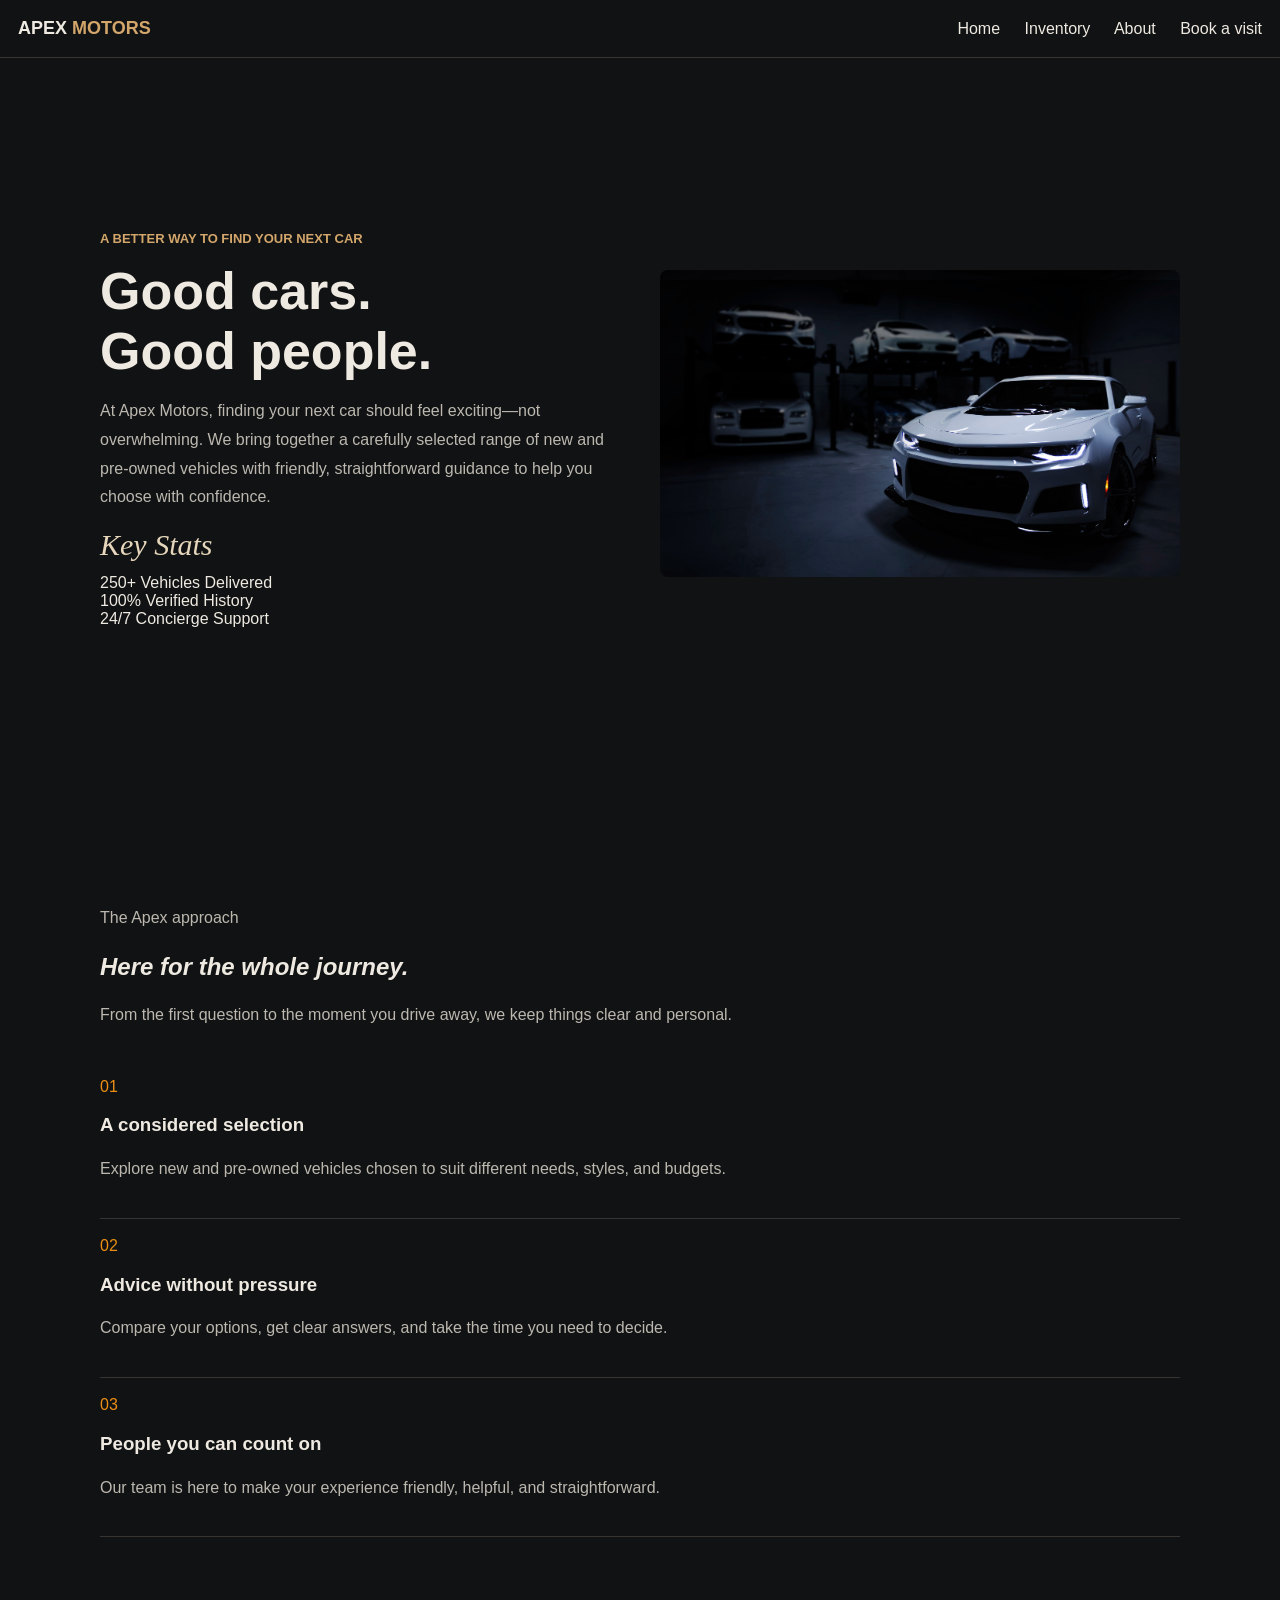
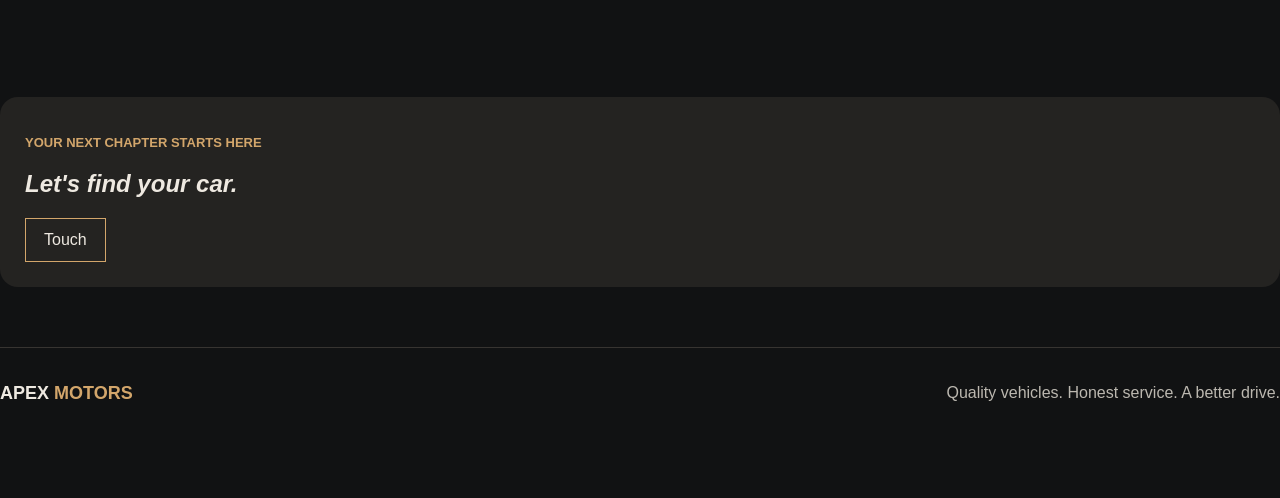
==== about.html @ 66787466 "Update About page and styles Co-authored-by: Copilot <223556219+Copilot@users.noreply.github.com>" ====
<!DOCTYPE html>
<html lang="en">
<head>
  <meta charset="UTF-8" />
  <meta name="viewport" content="width=device-width, initial-scale=1.0" />
  <meta name="description" content="Get to know Apex Motors and our approach to helping you find the right car." />
  <title> About Us </title>
  <link rel="stylesheet" href="statics/css/about.css" />
</head>

<body class="about-page">
  <header class="about-header">
    <p class="about-brand" >
      APEX <span>MOTORS</span>
    </p>

    <nav class="navigation_bar" >
      <a href="index.html">Home</a>
      <a href="inventory.html">Inventory</a>
      <a href="about.html" aria-current="page">About</a>
      <a href="reservation.html">Book a visit</a>
    </nav>

</header>

  <main>
    <section class="about-section" >
    <div class="about-copy">
        <p class="about-para1">A better way to find your next car</p>
        <h1 id="about-title">Good cars.<br> Good people.</h1>
        <p class="about-introduction">
          At Apex Motors, finding your next car should feel exciting—not overwhelming.
          We bring together a carefully selected range of new and pre-owned vehicles
          with friendly, straightforward guidance to help you choose with confidence.
        </p>

        <section class="key-stats">
            <h2>Key Stats</h2>

            <div class="stats">
                <div>
                <span>250+</span>
                <span>Vehicles Delivered</span>
                </div>

                <div>
                <span>100%</span>
                <span>Verified History</span>
                </div>

                <div>
                <span>24/7</span>
                <span>Concierge Support</span>
                </div>
            </div>
        </section>
            
    </div>

      <figure class="about-photo">
        <img
          src="statics/image/aboutcar.avif" />
        
      </figure>
    </section>

<section class="about-values" >
      <div class="about-section-heading">
        <p class="about-eyebrow">The Apex approach</p>
         <h2 id="values-title">Here for the whole journey.</h2>
        <p>From the first question to the moment you drive away, we keep things clear and personal.</p>
      </div>

    <div class="about-grid">
        <div class="about-card">
            <span class="about-number" >01</span>
           <h3>A considered selection</h3>
          <p>Explore new and pre-owned vehicles chosen to suit different needs, styles, and budgets.</p>
        </div>

        <div  class="about-card">
          <span class="about-number" >02</span>
               <h3>Advice without pressure</h3>
             <p>Compare your options, get clear answers, and take the time you need to decide.</p>
        </div>

        <div class="about-card">
          <span class="about-number" >03</span>
             <h3>People you can count on</h3>
           <p>Our team is here to make your experience friendly, helpful, and straightforward.</p>
        </div>
    </div>

</section>

    <section class="about-cta" >
            <div>
                   <p class="about-para2">Your next chapter starts here</p>
                 <h2 id="h2">Let's find your car.</h2>
            </div>
       <a class="about-button-light" href="inventory.html">Touch </a>
    </section>
  </main>

  <footer class="about-footer">
      <a class="about-brand" >APEX <span>MOTORS</span></a>
         <p>Quality vehicles. Honest service. A better drive.</p>
  </footer>

</body>
</html>
---- statics/css/about.css ----
body {
  margin: 0;
  background: #111213;
  color: #eee9e1;
  font-family: Arial, sans-serif;
}

.about-header {
  padding: 18px ;
  display: flex;
  align-items: center;
  justify-content: space-between;
  border-bottom: 1px solid #373431;
}

.key-stats {
  margin-top: 4px;
}

.key-stats h2 {
  margin: 0 0 12px;
  color: #e6d6bb;
  font-family: Georgia, "Times New Roman", serif;
  font-size: 30px;
  font-weight: normal;
}

.stats-list {
  display: flex;
  flex-wrap: wrap;
  gap: 32px;
}

.stat {
  display: flex;
  flex-direction: column;
  gap: 4px;
}

.stat-number {
  color: #c7a779;
  font-family: Georgia, "Times New Roman", serif;
  font-size: clamp(42px, 6vw, 72px);
  line-height: 1;
}

.stat-label {
  color: #aaa69f;
  font-size: 16px;
}

.about-brand {
  margin: 0;
  color: #eee9e1;
  font-size: 18px;
  font-weight: bold;
  text-decoration: none;
}

.about-brand span,.about-para1,.about-para2 {
  color: #d3a66b;
}

.navigation_bar a {
  margin-left: 20px;
  color: #eee9e1;
  text-decoration: none;
}

.navigation_bar a:hover {
  color: #d1b693;
}

.about-section,.about-values,.about-cta,.about-footer {
  padding:100px;
  margin: 60px auto;
 
}

.about-section {
  display: flex;
  align-items: center;
  gap: 40px;
}

.about-copy {
  width: 50%;
}

.about-para1,.about-para2 {
  font-size: 13px;
  font-weight: bold;
  text-transform: uppercase;
}

.about-copy h1 {
  margin: 15px 0;
  font-size: 52px;
}

.about-introduction,.about-section-heading p,.about-card p {
  color: #bcb8b0;
  line-height: 1.8;
}

.about-photo {
  width: 50%;
  margin: 0;
}

.about-photo img {
  display: block;
  width: 100%;
  border-radius: 8px;
}

.about-section-heading {
  margin-bottom: 30px;
}

.about-card {
  padding: 18px 0;
  border-bottom: 1px solid #373431;
}

.about-number {
  color: #ec8f14;
}

.about-card.h3 {
  margin-bottom: 8px;
}

.about-cta {
  padding: 25px;
  background: #242321;
  border-radius: 18px;
}

h2{
   font-style: oblique;
   font-weight: 800;


}

.about-button-light {
  display: inline-block;
  padding: 12px 18px;
  border: 1px solid #d3a66b;
  color: #eee9e1;
  text-decoration: none;
}

.about-footer {
  padding: 20px 0;
  display: flex;
  align-items: center;
  justify-content: space-between;
  border-top: 1px solid #373431;
}

.about-footer p {
  color: #bcb8b0;
}

@media (max-width: 600px) {
  .about-header,
  .about-footer {
    align-items: flex-start;
    flex-direction: column;
    gap: 15px;
  }

  .navigation_bar a {
    margin: 0 14px 0 0;
  }

  .about-section {
    flex-direction: column;
  }

  .about-copy,
  .about-photo {
    width: 100%;
  }

  .about-copy h1 {
    font-size: 40px;
  }
}

@media (max-width: 500px) {
  .stats-list {
    gap: 20px;
  }

  .stat-label {
    font-size: 13px;
  }
}
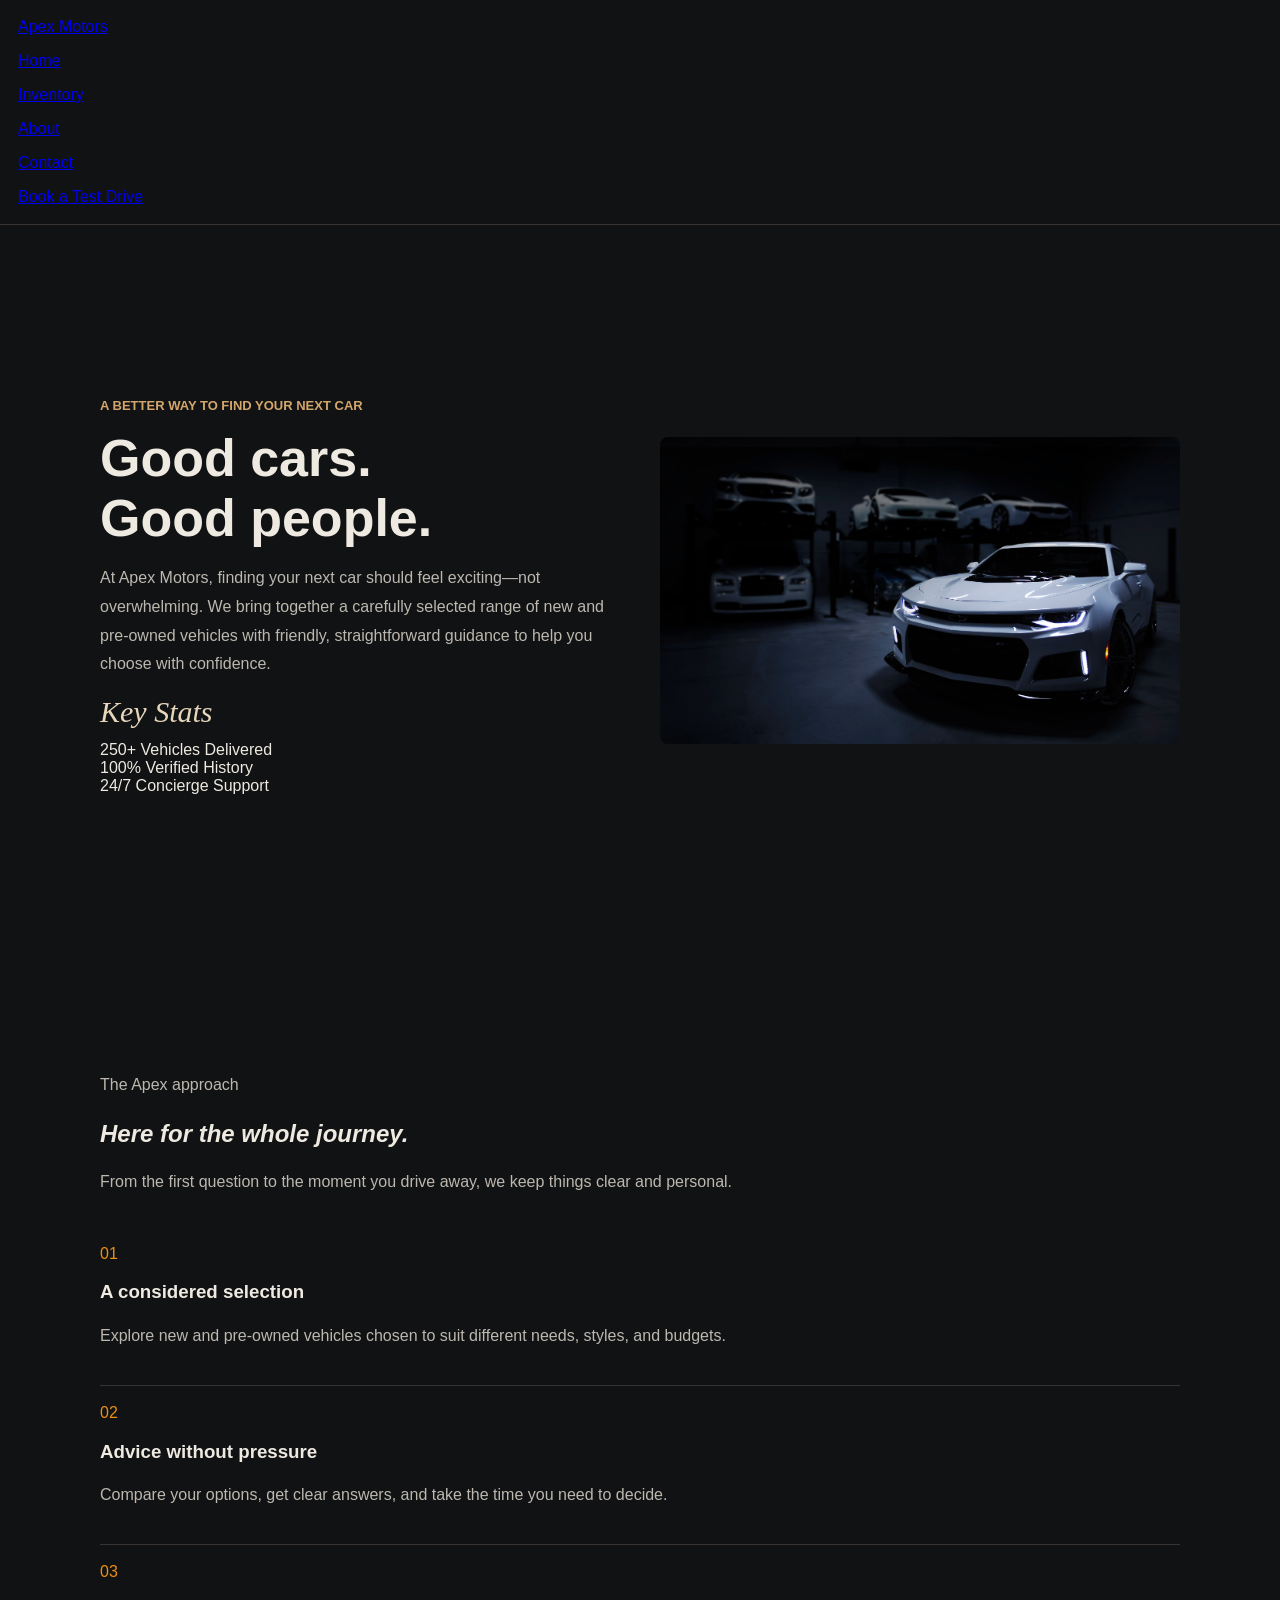
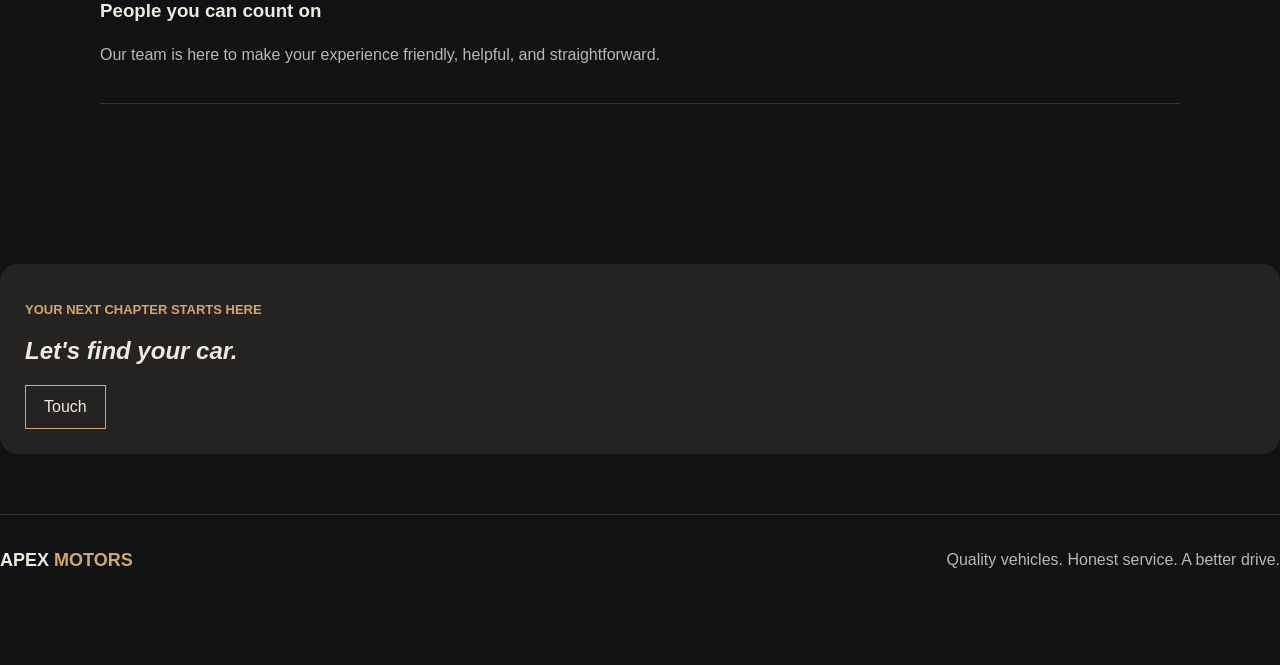
==== commit 96fc3cbb: "Updated the about html file." ====
--- a/about.html
+++ b/about.html
@@ -10,18 +10,17 @@
 
 <body class="about-page">
   <header class="about-header">
-    <p class="about-brand" >
-      APEX <span>MOTORS</span>
-    </p>
-
-    <nav class="navigation_bar" >
-      <a href="index.html">Home</a>
-      <a href="inventory.html">Inventory</a>
-      <a href="about.html" aria-current="page">About</a>
-      <a href="reservation.html">Book a visit</a>
+    <nav class="navbar" aria-label="Main navigation">
+      <a href="index.html" class="logo">Apex Motors</a>
+      <div class="nav-links">
+        <p><a href="index.html">Home</a></p>
+        <p><a href="inventory.html">Inventory</a></p>
+        <p><a href="about.html" class="active" aria-current="page">About</a></p>
+        <p><a href="reservation.html">Contact</a></p>
+      </div>
+      <a href="reservation.html" class="nav-btn">Book a Test Drive</a>
     </nav>
-
-</header>
+  </header>
 
   <main>
     <section class="about-section" >
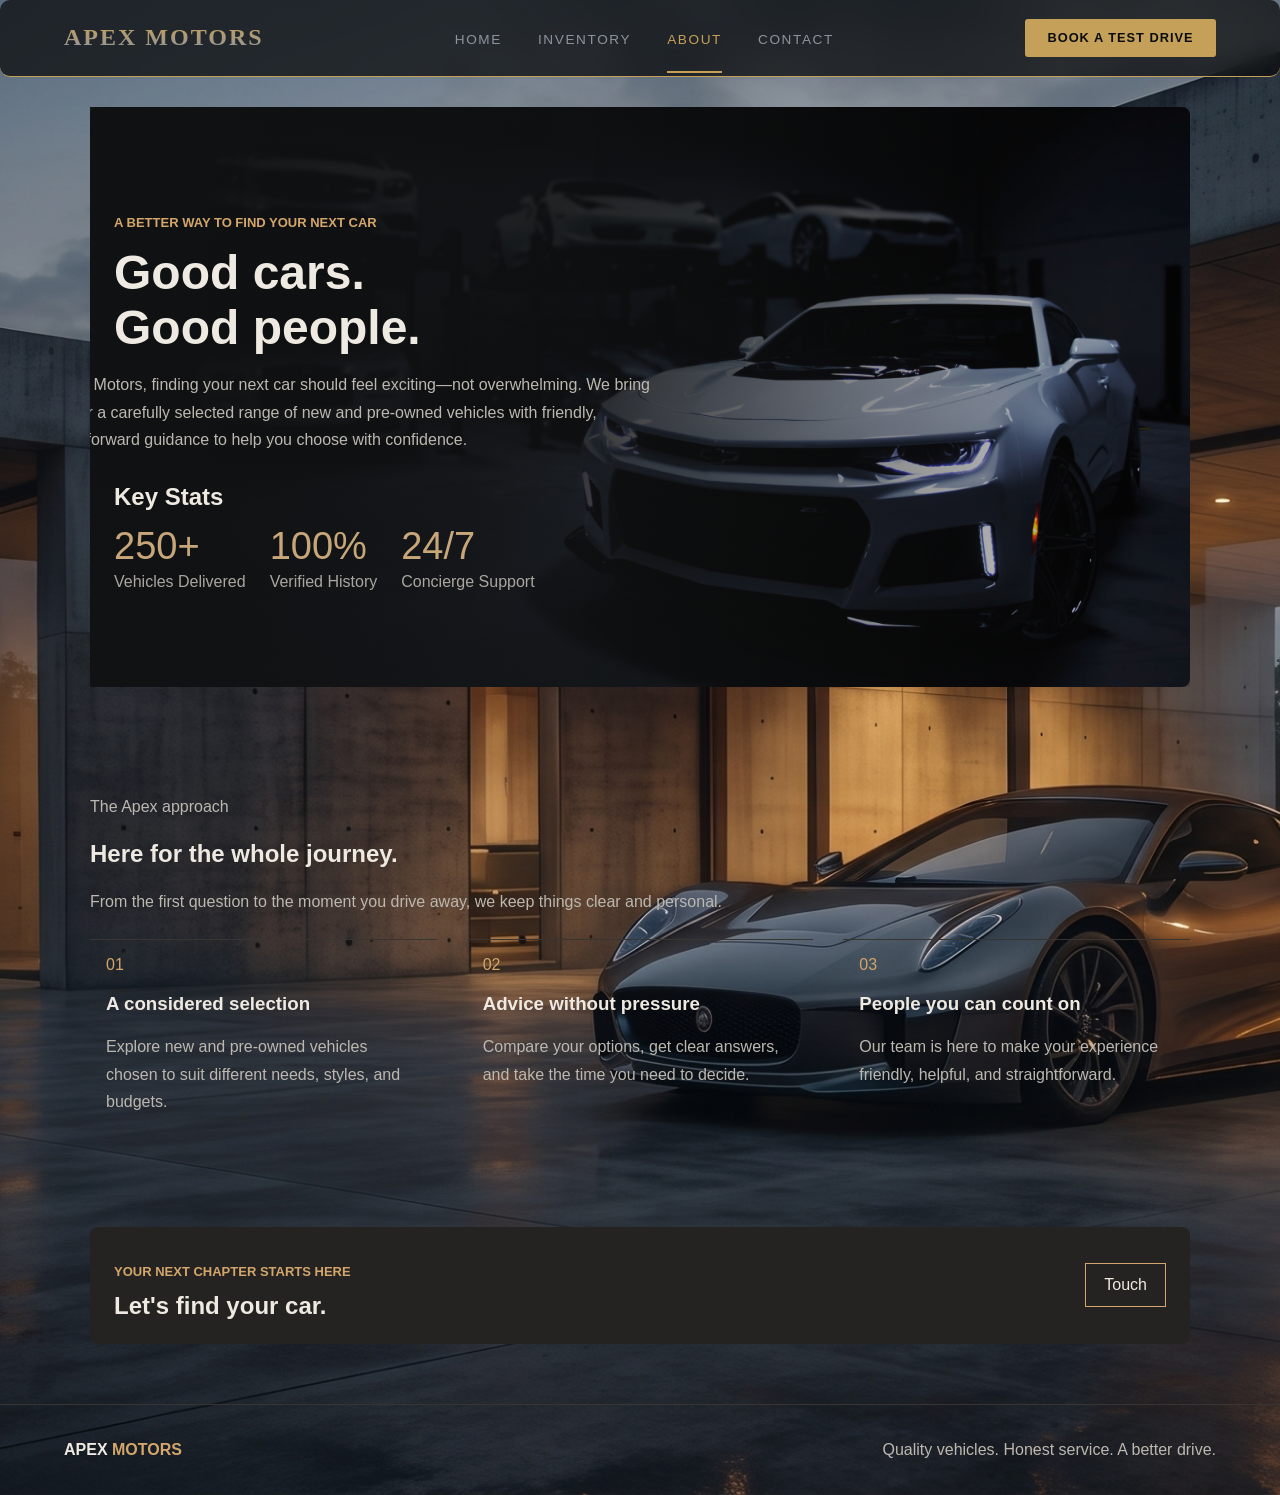
==== commit 156a22e6: "css linking fix" ====
--- a/about.html
+++ b/about.html
@@ -6,6 +6,7 @@
   <meta name="description" content="Get to know Apex Motors and our approach to helping you find the right car." />
   <title> About Us </title>
   <link rel="stylesheet" href="statics/css/about.css" />
+  <link rel="stylesheet" href="statics/css/index.css" />
 </head>
 
 <body class="about-page">
--- a/statics/css/about.css
+++ b/statics/css/about.css
@@ -5,89 +5,84 @@
   font-family: Arial, sans-serif;
 }
 
-.about-header {
-  padding: 18px ;
+.navbar {
+  position: sticky;
+  top: 0;
+  z-index: 1;
   display: flex;
   align-items: center;
   justify-content: space-between;
-  border-bottom: 1px solid #373431;
-}
-
-.key-stats {
-  margin-top: 4px;
-}
-
-.key-stats h2 {
-  margin: 0 0 12px;
-  color: #e6d6bb;
-  font-family: Georgia, "Times New Roman", serif;
-  font-size: 30px;
-  font-weight: normal;
-}
-
-.stats-list {
-  display: flex;
-  flex-wrap: wrap;
-  gap: 32px;
-}
-
-.stat {
-  display: flex;
-  flex-direction: column;
-  gap: 4px;
-}
-
-.stat-number {
-  color: #c7a779;
-  font-family: Georgia, "Times New Roman", serif;
-  font-size: clamp(42px, 6vw, 72px);
-  line-height: 1;
-}
-
-.stat-label {
-  color: #aaa69f;
-  font-size: 16px;
-}
-
-.about-brand {
-  margin: 0;
-  color: #eee9e1;
-  font-size: 18px;
+  gap: 20px;
+  padding: 18px 5%;
+  border-bottom: 1px solid #c5a059;
+  background: rgba(11, 12, 14, 0.9);
+  border-radius: 20px;
+}
+
+.logo {
+  color: #c5a059;
+  font-size: 24px;
   font-weight: bold;
   text-decoration: none;
-}
-
-.about-brand span,.about-para1,.about-para2 {
+  text-transform: uppercase;
+}
+
+.nav-links {
+  display: flex;
+  gap: 20px;
+}
+
+.nav-links p {
+  margin: 0;
+}
+
+.nav-links a {
+  color: #8e939d;
+  font-size: 14px;
+  text-decoration: none;
+  text-transform: uppercase;
+}
+
+.nav-links a:hover,
+.nav-links a.active {
+  color: #c5a059;
+}
+
+.nav-btn {
+  padding: 10px 16px;
+  border-radius: 3px;
+  background: #c5a059;
+  color: #111213;
+  font-size: 13px;
+  text-decoration: none;
+}
+
+main {
+  width: 90%;
+  max-width: 1100px;
+  margin: 0 auto;
+}
+
+.about-section {
+  position: relative;
+  display: flex;
+  align-items: center;
+  min-height: 580px;
+  margin: 30px 0 60px;
+  overflow: hidden;
+}
+
+.about-copy {
+  position: relative;
+  z-index: 1;
+  box-sizing: border-box;
+  width: 60%;
+  padding: 48px 48px 48px 24px;
+}
+
+.about-para1,
+.about-para2 {
   color: #d3a66b;
-}
-
-.navigation_bar a {
-  margin-left: 20px;
-  color: #eee9e1;
-  text-decoration: none;
-}
-
-.navigation_bar a:hover {
-  color: #d1b693;
-}
-
-.about-section,.about-values,.about-cta,.about-footer {
-  padding:100px;
-  margin: 60px auto;
- 
-}
-
-.about-section {
-  display: flex;
-  align-items: center;
-  gap: 40px;
-}
-
-.about-copy {
-  width: 50%;
-}
-
-.about-para1,.about-para2 {
   font-size: 13px;
   font-weight: bold;
   text-transform: uppercase;
@@ -95,57 +90,114 @@
 
 .about-copy h1 {
   margin: 15px 0;
-  font-size: 52px;
-}
-
-.about-introduction,.about-section-heading p,.about-card p {
+  font-size: 48px;
+}
+
+.about-introduction,
+.about-section-heading p,
+.about-card p {
   color: #bcb8b0;
-  line-height: 1.8;
+  line-height: 1.7;
+}
+
+.about-introduction {
+  margin-left: -80px;
+}
+
+.key-stats {
+  margin-top: 30px;
+}
+
+.key-stats h2 {
+  margin-bottom: 14px;
+}
+
+.stats {
+  display: flex;
+  flex-wrap: wrap;
+  gap: 24px;
+}
+
+.stats div {
+  display: flex;
+  flex-direction: column;
+  gap: 5px;
+  color: #aaa69f;
+}
+
+.stats span:first-child {
+  color: #c7a779;
+  font-size: 38px;
 }
 
 .about-photo {
-  width: 50%;
-  margin: 0;
+  position: absolute;
+  inset: 0;
+  width: 100%;
+  height: 100%;
+  margin: 0;
+}
+
+.about-photo::after {
+  position: absolute;
+  inset: 0;
+  background: linear-gradient(
+    90deg,
+    rgba(17, 18, 19, 0.96) 0%,
+    rgba(17, 18, 19, 0.82) 45%,
+    rgba(17, 18, 19, 0.12) 100%
+  );
+  content: "";
 }
 
 .about-photo img {
   display: block;
   width: 100%;
+  height: 100%;
   border-radius: 8px;
+  object-fit: cover;
+  object-position: right center;
+}
+
+.about-values {
+  padding: 30px 0 60px;
 }
 
 .about-section-heading {
-  margin-bottom: 30px;
+  margin-bottom: 24px;
+}
+
+.about-grid {
+  display: flex;
+  gap: 30px;
 }
 
 .about-card {
-  padding: 18px 0;
-  border-bottom: 1px solid #373431;
+  flex: 1;
+  padding: 16px;
+  border-top: 1px solid #373431;
 }
 
 .about-number {
-  color: #ec8f14;
-}
-
-.about-card.h3 {
-  margin-bottom: 8px;
+  color: #d3a66b;
 }
 
 .about-cta {
-  padding: 25px;
+  display: flex;
+  align-items: center;
+  justify-content: space-between;
+  gap: 20px;
+  margin: 20px 0 60px;
+  padding: 24px;
+  border-radius: 8px;
   background: #242321;
-  border-radius: 18px;
-}
-
-h2{
-   font-style: oblique;
-   font-weight: 800;
-
-
+}
+
+.about-cta h2 {
+  margin: 0;
 }
 
 .about-button-light {
-  display: inline-block;
   padding: 12px 18px;
   border: 1px solid #d3a66b;
   color: #eee9e1;
@@ -153,49 +205,69 @@
 }
 
 .about-footer {
-  padding: 20px 0;
   display: flex;
   align-items: center;
   justify-content: space-between;
+  gap: 20px;
+  padding: 20px 5%;
   border-top: 1px solid #373431;
+}
+
+.about-brand {
+  color: #eee9e1;
+  font-weight: bold;
+  text-decoration: none;
+}
+
+.about-brand span {
+  color: #d3a66b;
 }
 
 .about-footer p {
   color: #bcb8b0;
 }
 
-@media (max-width: 600px) {
-  .about-header,
+@media (max-width: 700px) {
+  .navbar {
+    flex-wrap: wrap;
+  }
+
+  .nav-links {
+    order: 1;
+    width: 100%;
+    flex-wrap: wrap;
+    gap: 12px 18px;
+  }
+
+  .about-section,
+  .about-grid {
+    flex-direction: column;
+  }
+
+  .about-section {
+    min-height: 620px;
+  }
+
+  .about-copy {
+    width: 100%;
+    padding: 32px 24px;
+  }
+
+  .about-introduction {
+    margin-left: -24px;
+  }
+
+  .about-copy h1 {
+    font-size: 40px;
+  }
+
+  .about-photo::after {
+    background: rgba(17, 18, 19, 0.72);
+  }
+
+  .about-cta,
   .about-footer {
     align-items: flex-start;
     flex-direction: column;
-    gap: 15px;
-  }
-
-  .navigation_bar a {
-    margin: 0 14px 0 0;
-  }
-
-  .about-section {
-    flex-direction: column;
-  }
-
-  .about-copy,
-  .about-photo {
-    width: 100%;
-  }
-
-  .about-copy h1 {
-    font-size: 40px;
-  }
-}
-
-@media (max-width: 500px) {
-  .stats-list {
-    gap: 20px;
-  }
-
-  .stat-label {
-    font-size: 13px;
-  }
-}
+  }
+}
--- a/statics/css/index.css
+++ b/statics/css/index.css
@@ -0,0 +1,160 @@
+.navbar
+{
+    display: flex;
+    list-style: none;
+    justify-content: space-between;
+    align-items: center;
+    padding: 1.2rem 5%;
+    background-color: rgba(11, 12, 14, 0.75);
+    backdrop-filter: blur(10px);
+    -webkit-backdrop-filter: blur(10px); 
+    position: sticky;
+    top: 0;
+    z-index: 100;
+    border-bottom: 1px solid #c5a059;
+    border-radius:  10px ;
+    
+}
+
+.nav-links p {
+    display: inline-block;
+    margin: 0 0.5rem;
+    color: #fff;
+    text-decoration: none;
+    font-size: 1.2rem;
+}
+.nav-links a {
+    color: #8e939d;
+    text-decoration: none;
+    font-size: 1.2rem;
+    text-transform: uppercase;
+    letter-spacing: 1.6px;
+    font-size: 0.85rem;
+    padding-bottom: 1.5rem;
+    transition: color 0.3s ease;
+}
+.nav-links a.active {
+    color: #c5a059;
+    border-bottom:2px solid #c5a059;
+}
+
+.logo {
+   font-family: 'Playfair Display', Georgia, serif;
+    font-size: 1.5rem;
+    font-weight: bold;
+    background: linear-gradient(to bottom, #c5a059, #8e939d);
+    background-clip: text;
+    -webkit-background-clip: text;
+    -webkit-text-fill-color: transparent;
+    text-decoration: none;
+    text-transform: uppercase;
+    letter-spacing: 2px;
+}
+
+.nav-btn {
+    background-color: #c5a059;
+    color: #0b0c0e;
+    padding: 0.7rem 1.4rem;
+    border-radius: 3px;
+    font-size: 0.8rem;
+    font-weight: 600;
+    text-transform: uppercase;
+    letter-spacing: 1px;
+    text-decoration: none;
+    transition: background-color 0.3s ease;
+}
+
+.nav-btn:hover {
+    background-color: #d4af37;
+}
+
+/*.......................... navigation bar styling finished .................*/
+
+body {
+    margin: 0;
+    padding: 0;
+    font-family: Arial, sans-serif;
+    background-image: url('../image/backgroundimage-car.jpg');
+    background-size: cover;
+    background-position: center;
+    background-repeat: no-repeat;
+    min-height: 100vh;
+}
+
+.hero {
+    background: linear-gradient(rgba(11, 12, 14, 0.5), rgba(11, 12, 14, 0.75)), 
+                url('../image/backgroundimage-car.jpg');
+    background-size: cover;
+    background-position: center;
+    background-repeat: no-repeat;
+    height: calc(100vh - 80px);
+    box-sizing: border-box; /* Includes padding in the total height calculation */
+    display: flex;
+    align-items: flex-end;
+    justify-content: flex-start;
+    padding: 3rem 5%; /* Slightly reduced vertical padding to fit comfortably */
+}
+
+.hero-content {
+    max-width: 600px;
+}
+
+.hero-content h1 {
+    font-family: 'Playfair Display', Georgia, serif;
+    font-size: 3.5rem;
+    font-weight: 400;
+    color: #f4f4f4;
+    text-transform: uppercase;
+    letter-spacing: 2px;
+    line-height: 1.1;
+    margin-bottom: 1.2rem;
+}
+
+.hero-content p {
+    font-family: Arial, sans-serif;
+    color: #b0b5bc;
+    font-size: 1rem;
+    letter-spacing: 0.5px;
+    margin-bottom: 2rem;
+}
+
+.hero-buttons {
+    display: flex;
+    gap: 1rem;
+}
+
+.btn-primary {
+    background-color: #c5a059;
+    color: #0b0c0e;
+    padding: 0.8rem 1.8rem;
+    font-size: 0.85rem;
+    font-weight: 600;
+    text-decoration: none;
+    text-transform: uppercase;
+    letter-spacing: 1.5px;
+    border-radius: 3px;
+    transition: background-color 0.3s ease;
+}
+
+.btn-primary:hover {
+    background-color: #d4af37;
+}
+
+.btn-secondary {
+    background-color: transparent;
+    color: #f4f4f4;
+    border: 1px solid rgba(244, 244, 244, 0.4);
+    padding: 0.8rem 1.8rem;
+    font-size: 0.85rem;
+    font-weight: 600;
+    text-decoration: none;
+    text-transform: uppercase;
+    letter-spacing: 1.5px;
+    border-radius: 3px;
+    transition: all 0.3s ease;
+}
+
+.btn-secondary:hover {
+    border-color: #c5a059;
+    color: #c5a059;
+}
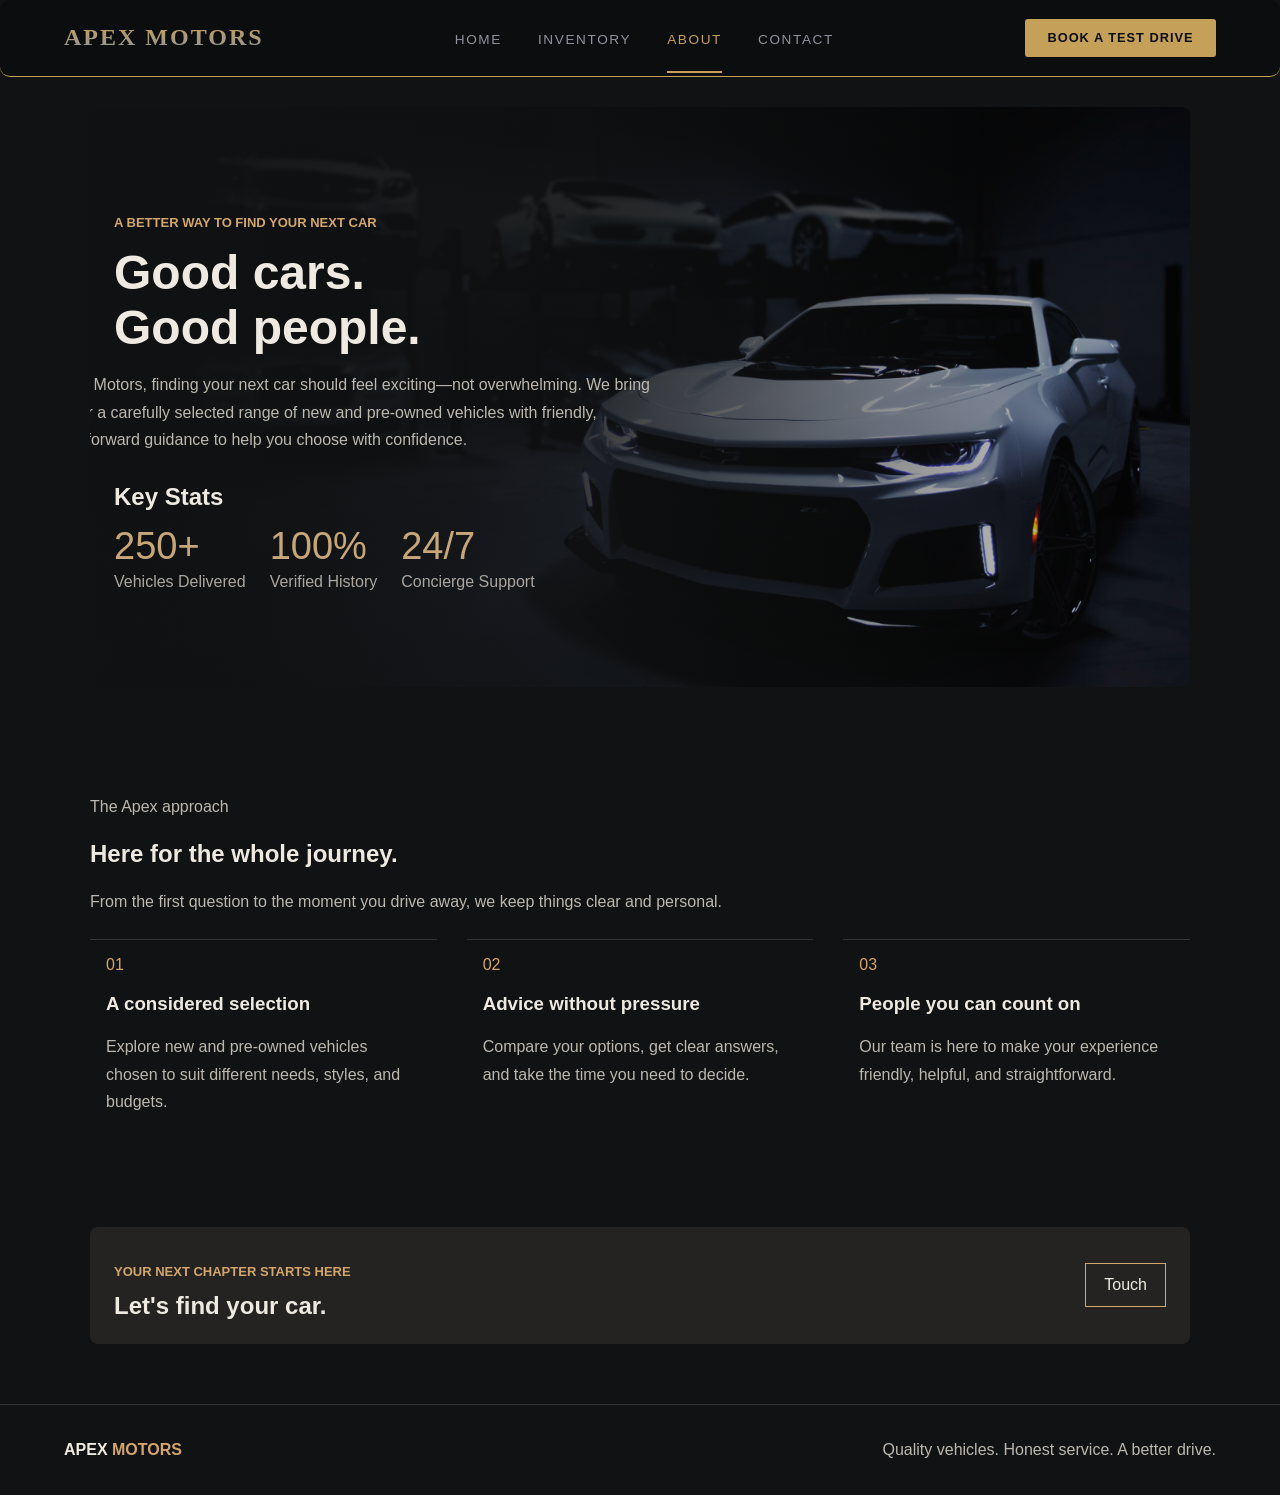
==== commit 0461a7e6: "navbar connection with index and nabar.css" ====
--- a/about.html
+++ b/about.html
@@ -6,7 +6,7 @@
   <meta name="description" content="Get to know Apex Motors and our approach to helping you find the right car." />
   <title> About Us </title>
   <link rel="stylesheet" href="statics/css/about.css" />
-  <link rel="stylesheet" href="statics/css/index.css" />
+  <link rel="stylesheet" href="statics/css/navbar.css" />
 </head>
 
 <body class="about-page">
--- a/statics/css/navbar.css
+++ b/statics/css/navbar.css
@@ -0,0 +1,71 @@
+.navbar
+{
+    display: flex;
+    list-style: none;
+    justify-content: space-between;
+    align-items: center;
+    padding: 1.2rem 5%;
+    background-color: rgba(11, 12, 14, 0.75);
+    backdrop-filter: blur(10px);
+    -webkit-backdrop-filter: blur(10px); 
+    position: sticky;
+    top: 0;
+    z-index: 100;
+    border-bottom: 1px solid #c5a059;
+    border-radius:  10px ;
+    
+}
+
+.nav-links p {
+    display: inline-block;
+    margin: 0 0.5rem;
+    color: #fff;
+    text-decoration: none;
+    font-size: 1.2rem;
+}
+.nav-links a {
+    color: #8e939d;
+    text-decoration: none;
+    font-size: 1.2rem;
+    text-transform: uppercase;
+    letter-spacing: 1.6px;
+    font-size: 0.85rem;
+    padding-bottom: 1.5rem;
+    transition: color 0.3s ease;
+}
+.nav-links a.active {
+    color: #c5a059;
+    border-bottom:2px solid #c5a059;
+}
+
+.logo {
+   font-family: 'Playfair Display', Georgia, serif;
+    font-size: 1.5rem;
+    font-weight: bold;
+    background: linear-gradient(to bottom, #c5a059, #8e939d);
+    background-clip: text;
+    -webkit-background-clip: text;
+    -webkit-text-fill-color: transparent;
+    text-decoration: none;
+    text-transform: uppercase;
+    letter-spacing: 2px;
+}
+
+.nav-btn {
+    background-color: #c5a059;
+    color: #0b0c0e;
+    padding: 0.7rem 1.4rem;
+    border-radius: 3px;
+    font-size: 0.8rem;
+    font-weight: 600;
+    text-transform: uppercase;
+    letter-spacing: 1px;
+    text-decoration: none;
+    transition: background-color 0.3s ease;
+}
+
+.nav-btn:hover {
+    background-color: #d4af37;
+}
+
+/*.......................... navigation bar styling finished .................*/
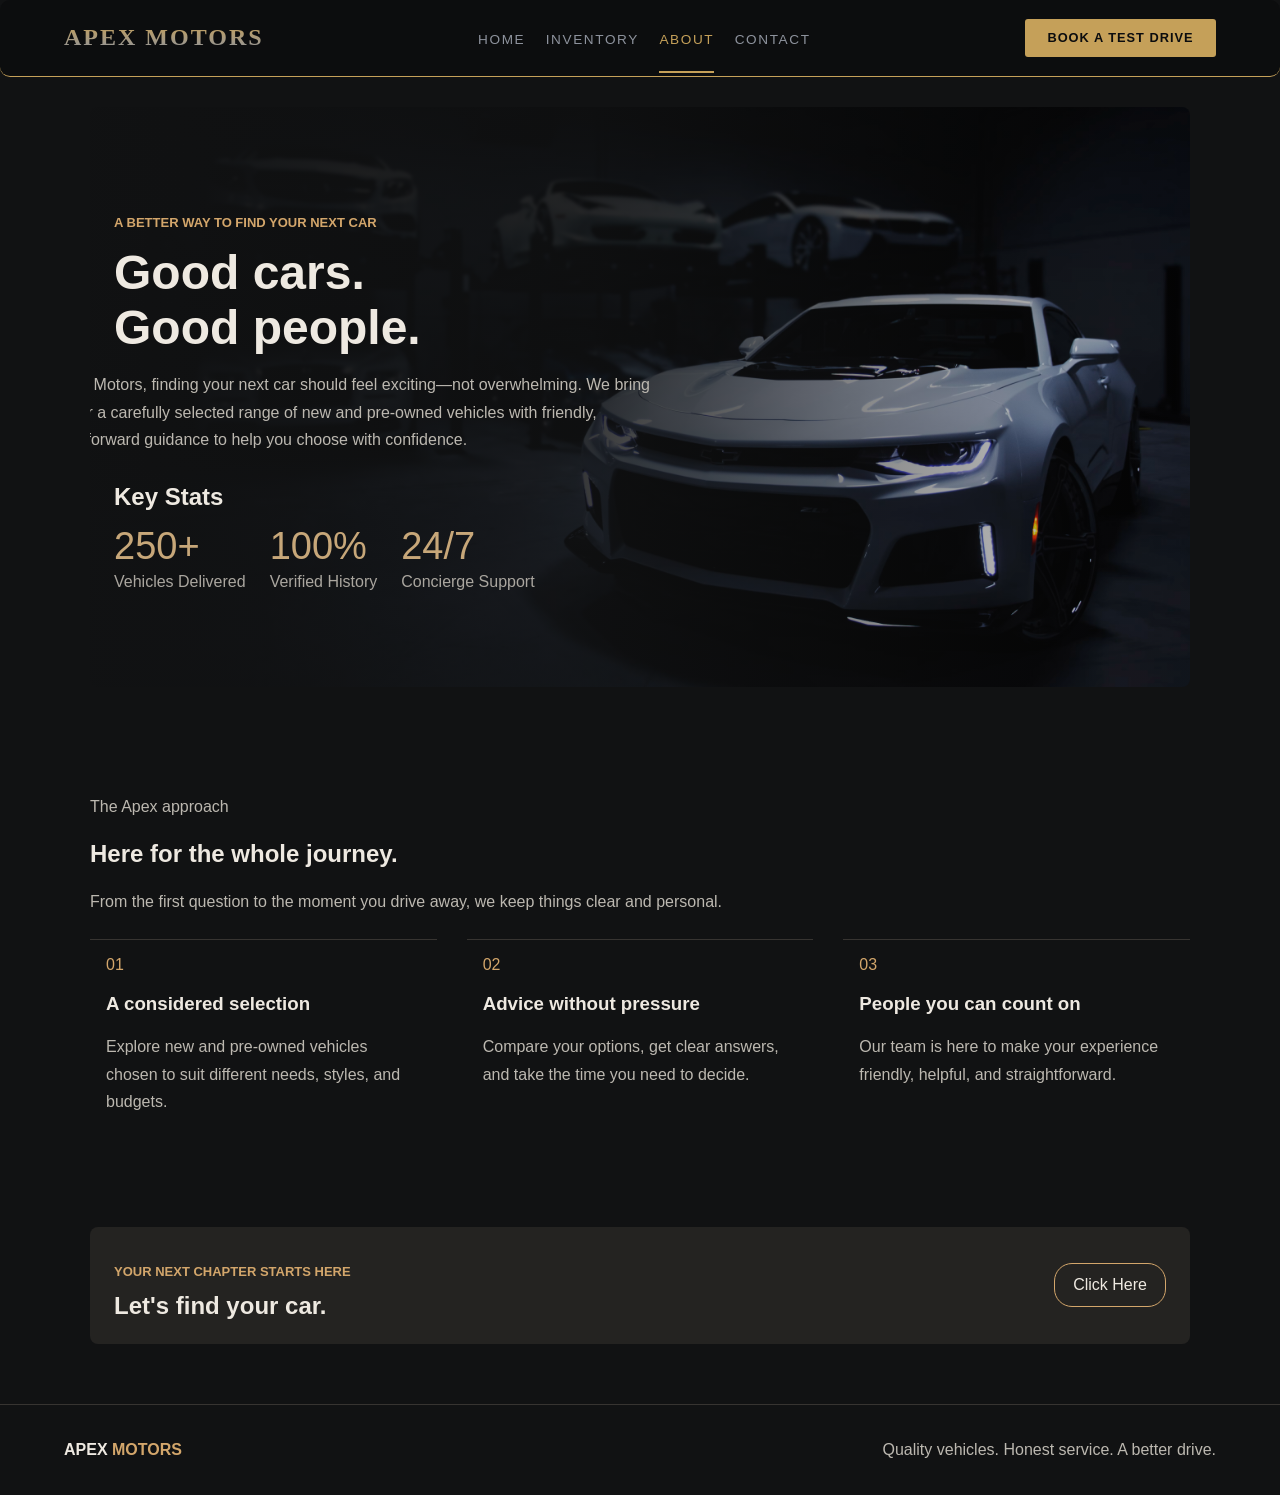
==== commit d8351bd5: "Edited a navigation bar same as other pages navigation bars Co-authored-by: Copilot <223556219+Copil" ====
--- a/about.html
+++ b/about.html
@@ -10,18 +10,17 @@
 </head>
 
 <body class="about-page">
-  <header class="about-header">
-    <nav class="navbar" aria-label="Main navigation">
+    <nav class="navbar" >
       <a href="index.html" class="logo">Apex Motors</a>
-      <div class="nav-links">
-        <p><a href="index.html">Home</a></p>
-        <p><a href="inventory.html">Inventory</a></p>
-        <p><a href="about.html" class="active" aria-current="page">About</a></p>
-        <p><a href="reservation.html">Contact</a></p>
-      </div>
+        <div class="nav-links">
+            <p><a href="index.html">Home</a></p>
+            <p><a href="inventory.html">Inventory</a></p>
+            <p><a href="about.html" class="active" >About</a></p>
+            <p><a href="reservation.html">Contact</a></p>
+        </div>
       <a href="reservation.html" class="nav-btn">Book a Test Drive</a>
     </nav>
-  </header>
+ 
 
   <main>
     <section class="about-section" >
@@ -98,7 +97,7 @@
                    <p class="about-para2">Your next chapter starts here</p>
                  <h2 id="h2">Let's find your car.</h2>
             </div>
-       <a class="about-button-light" href="inventory.html">Touch </a>
+       <a class="about-button-light" href="inventory.html">Click Here </a>
     </section>
   </main>
 
--- a/statics/css/about.css
+++ b/statics/css/about.css
@@ -5,63 +5,14 @@
   font-family: Arial, sans-serif;
 }
 
-.navbar {
-  position: sticky;
-  top: 0;
-  z-index: 1;
-  display: flex;
-  align-items: center;
-  justify-content: space-between;
-  gap: 20px;
-  padding: 18px 5%;
-  border-bottom: 1px solid #c5a059;
-  background: rgba(11, 12, 14, 0.9);
-  border-radius: 20px;
-}
-
-.logo {
-  color: #c5a059;
-  font-size: 24px;
-  font-weight: bold;
-  text-decoration: none;
-  text-transform: uppercase;
-}
-
-.nav-links {
-  display: flex;
-  gap: 20px;
-}
-
-.nav-links p {
-  margin: 0;
-}
-
-.nav-links a {
-  color: #8e939d;
-  font-size: 14px;
-  text-decoration: none;
-  text-transform: uppercase;
-}
-
-.nav-links a:hover,
-.nav-links a.active {
-  color: #c5a059;
-}
-
-.nav-btn {
-  padding: 10px 16px;
-  border-radius: 3px;
-  background: #c5a059;
-  color: #111213;
-  font-size: 13px;
-  text-decoration: none;
-}
 
 main {
   width: 90%;
   max-width: 1100px;
   margin: 0 auto;
 }
+
+
 
 .about-section {
   position: relative;
@@ -150,6 +101,7 @@
   content: "";
 }
 
+
 .about-photo img {
   display: block;
   width: 100%;
@@ -202,6 +154,7 @@
   border: 1px solid #d3a66b;
   color: #eee9e1;
   text-decoration: none;
+  border-radius:18px;
 }
 
 .about-footer {
@@ -230,6 +183,7 @@
 @media (max-width: 700px) {
   .navbar {
     flex-wrap: wrap;
+    position: sticky;
   }
 
   .nav-links {
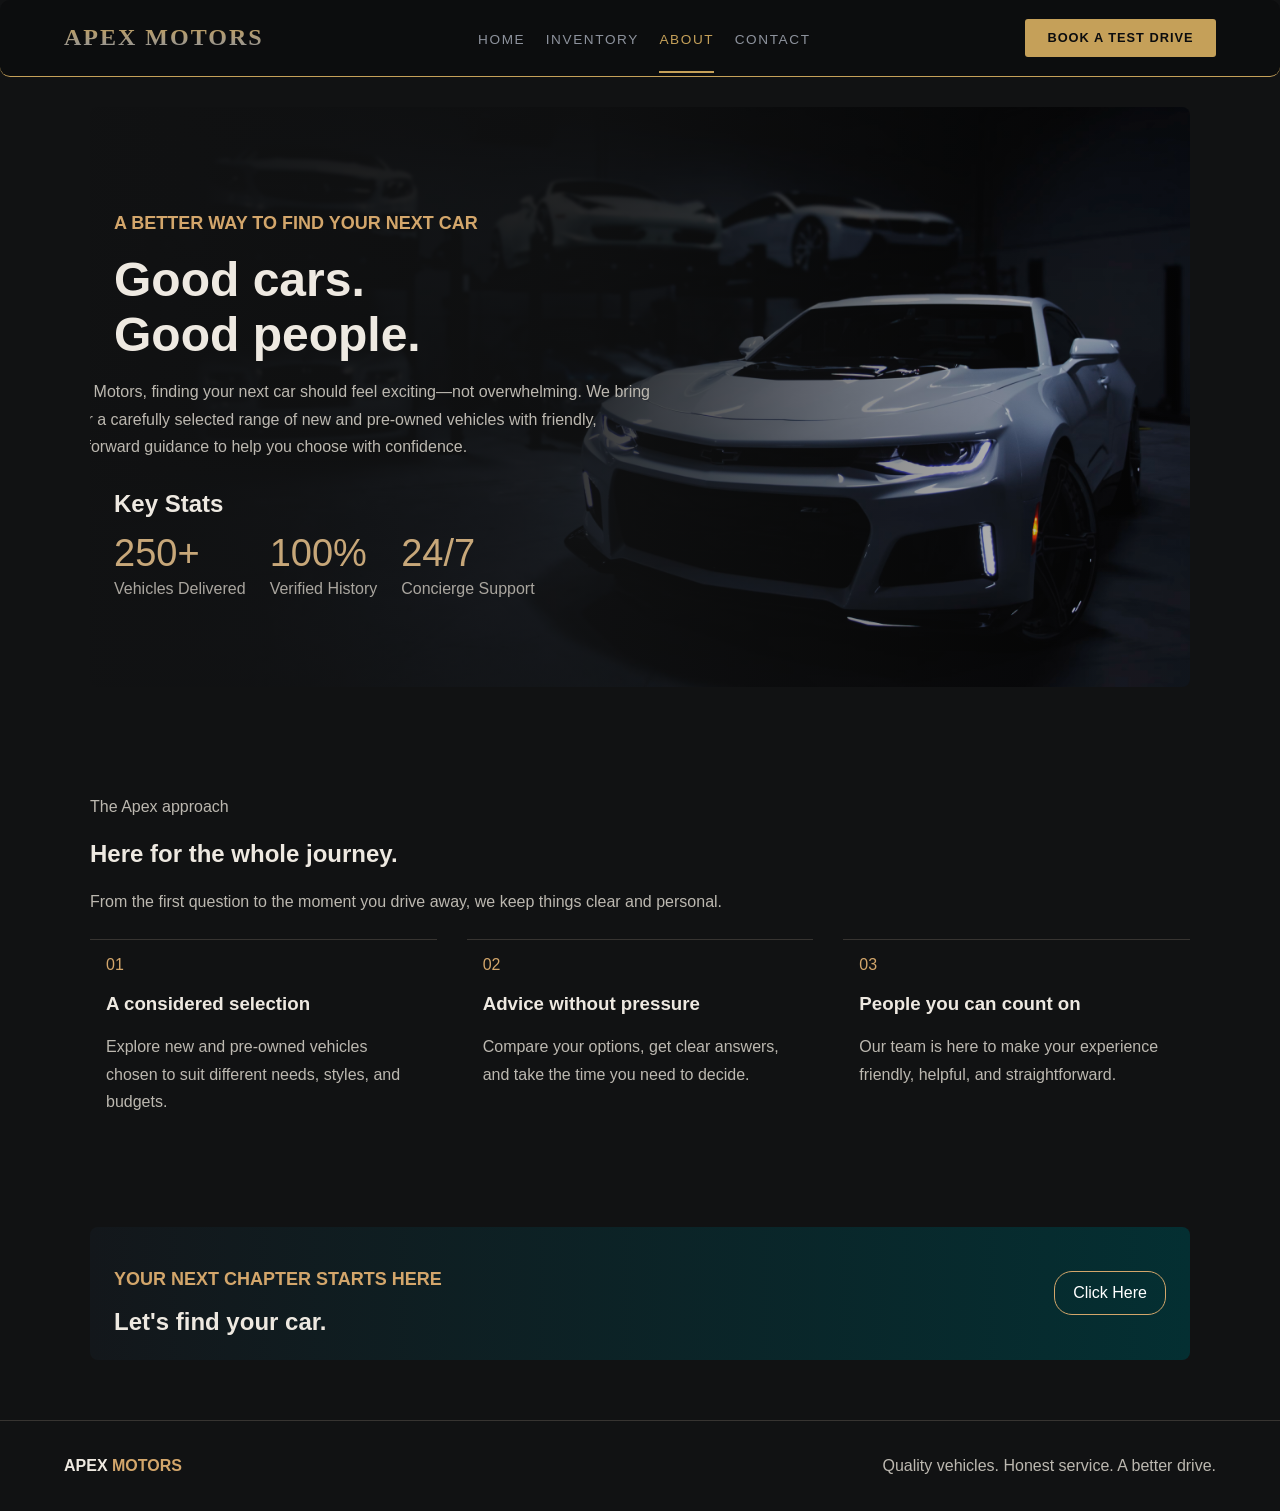
==== commit 73ac3f3f: "add a gradiend color" ====
--- a/about.html
+++ b/about.html
@@ -97,12 +97,12 @@
                    <p class="about-para2">Your next chapter starts here</p>
                  <h2 id="h2">Let's find your car.</h2>
             </div>
-       <a class="about-button-light" href="inventory.html">Click Here </a>
+       <a class="about-button-light"  href="inventory.html">Click Here </a>
     </section>
   </main>
 
   <footer class="about-footer">
-      <a class="about-brand" >APEX <span>MOTORS</span></a>
+         <a class="about-brand" >APEX <span>MOTORS</span></a>
          <p>Quality vehicles. Honest service. A better drive.</p>
   </footer>
 
--- a/statics/css/about.css
+++ b/statics/css/about.css
@@ -34,9 +34,10 @@
 .about-para1,
 .about-para2 {
   color: #d3a66b;
-  font-size: 13px;
+  font-size: 18px;
   font-weight: bold;
   text-transform: uppercase;
+  
 }
 
 .about-copy h1 {
@@ -142,7 +143,8 @@
   margin: 20px 0 60px;
   padding: 24px;
   border-radius: 8px;
-  background: #242321;
+   background: linear-gradient(to right, #13171b, #042f32);
+  
 }
 
 .about-cta h2 {
@@ -152,9 +154,10 @@
 .about-button-light {
   padding: 12px 18px;
   border: 1px solid #d3a66b;
-  color: #eee9e1;
+  color: #ffffff;
   text-decoration: none;
   border-radius:18px;
+  font-weight: 100;
 }
 
 .about-footer {
